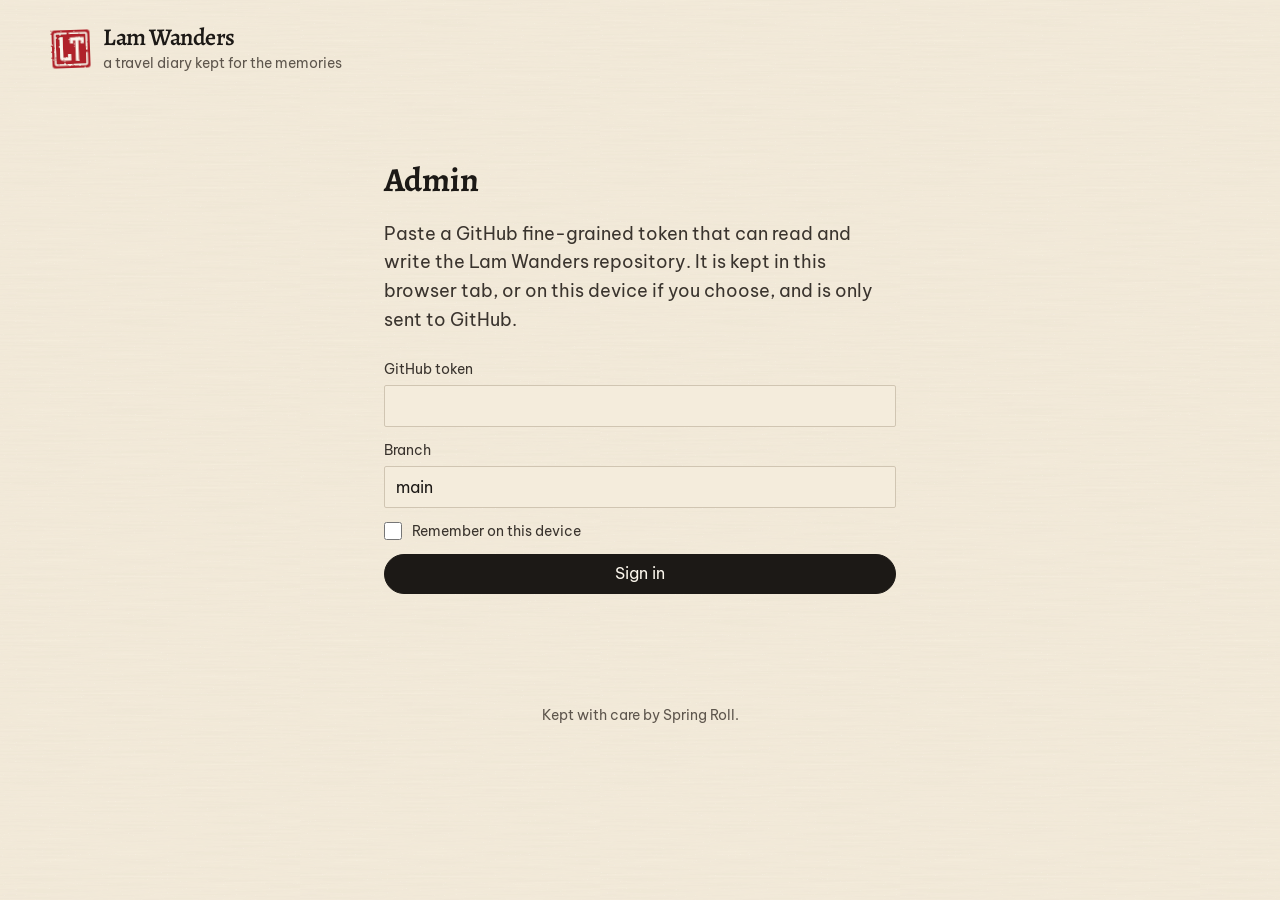
==== admin/index.html @ fe7d540d "Add a private admin editor, newest-first timelines, and a new tagline Ship a noindex /admin page tha" ====
<!DOCTYPE html>
<html lang="en">
<head>
  <meta charset="utf-8">
  <meta name="viewport" content="width=device-width, initial-scale=1">
  <meta name="theme-color" content="#f4ecdc">
  <meta name="robots" content="noindex">
  <meta http-equiv="Content-Security-Policy" content="default-src 'self'; connect-src 'self' https://api.github.com; img-src 'self' blob: data:; style-src 'self'; script-src 'self'; font-src 'self'; base-uri 'self'; form-action 'self'">
  <link rel="icon" href="../favicon.svg" type="image/svg+xml">
  <link rel="stylesheet" href="../css/fonts.css">
  <link rel="stylesheet" href="../css/style.css">
  <link rel="stylesheet" href="admin.css">
  <title>Admin — Lam Wanders</title>
</head>
<body data-page="admin">
<svg class="admin-defs" width="0" height="0" aria-hidden="true" focusable="false">
  <defs>
    <filter id="rough-edge" x="-10%" y="-10%" width="120%" height="120%">
      <feTurbulence type="fractalNoise" baseFrequency="0.6" numOctaves="2" seed="3" result="t"/>
      <feDisplacementMap in="SourceGraphic" in2="t" scale="2.2"/>
    </filter>
    <symbol id="seal-lt" viewBox="0 0 40 40">
      <rect x="1" y="1" width="38" height="38" rx="3" fill="#b0242a"/>
      <rect x="4.2" y="4.2" width="31.6" height="31.6" rx="1.2" fill="none" stroke="#fbf6ec" stroke-width="1.5"/>
      <g fill="none" stroke="#fbf6ec" stroke-width="3" stroke-linecap="square" stroke-linejoin="miter">
        <path d="M10.5 9.5 V28.2 Q10.5 30 12.3 30 H18.4 V26.6"/>
        <path d="M20.8 13 V10 H31.4 V13"/>
        <path d="M26.1 10 V30.4"/>
      </g>
      <rect x="16" y="3.2" width="2.4" height="2.2" fill="#b0242a"/>
      <rect x="34.6" y="21" width="2.2" height="2.6" fill="#b0242a"/>
    </symbol>
  </defs>
</svg>
  <div class="page">
    <header class="site-header">
      <a class="brand" href="../index.html">
        <span class="seal" aria-hidden="true"><svg viewBox="0 0 40 40"><use href="#seal-lt"/></svg></span>
        <span class="brand-text">
          <span class="title">Lam Wanders</span>
          <span class="tagline">a travel diary kept for the memories</span>
        </span>
      </a>
      <div class="admin-actions" id="signed-in-actions" hidden>
        <a class="admin-text-link" href="../index.html">View site</a>
        <button type="button" class="admin-btn admin-btn-quiet" id="sign-out">Sign out</button>
      </div>
    </header>

    <main>
      <section id="sign-in" class="admin-signin">
        <h1>Admin</h1>
        <p>Paste a GitHub fine-grained token that can read and write the Lam Wanders repository. It is kept in this browser tab, or on this device if you choose, and is only sent to GitHub.</p>
        <form id="sign-in-form" class="admin-form" autocomplete="off">
          <label>
            <span>GitHub token</span>
            <input type="password" id="token-input" name="token" autocomplete="off" spellcheck="false" required>
          </label>
          <label>
            <span>Branch</span>
            <input type="text" id="branch-input" name="branch" value="main" spellcheck="false" autocapitalize="off">
          </label>
          <label class="admin-check">
            <input type="checkbox" id="remember-input" name="remember">
            <span>Remember on this device</span>
          </label>
          <button type="submit" class="admin-btn admin-btn-primary">Sign in</button>
        </form>
        <p class="admin-msg admin-msg-error" id="sign-in-error" hidden></p>
      </section>

      <section id="editor" hidden>
        <p class="admin-kicker">Editing <span id="repo-label"></span></p>
        <div class="admin-banner" id="banner" hidden></div>
        <div class="admin-grid">
          <aside class="admin-side">
            <div class="admin-card">
              <div class="admin-card-head">
                <h2>Trips</h2>
                <button type="button" class="admin-btn" id="new-trip">New trip</button>
              </div>
              <div id="trip-nav" class="trip-nav"></div>
            </div>
            <div class="admin-card">
              <div class="admin-card-head">
                <h2>Year summaries</h2>
                <button type="button" class="admin-btn" id="new-year">Add year</button>
              </div>
              <div id="years-editor"></div>
            </div>
            <div class="admin-card" id="about-card">
              <h2>About</h2>
              <div id="about-editor"></div>
            </div>
          </aside>
          <div class="admin-detail admin-card" id="detail">
            <p class="admin-hint">Pick a trip or entry, or add a new one.</p>
          </div>
        </div>
        <div class="admin-savebar">
          <button type="button" class="admin-btn admin-btn-primary" id="save-btn" disabled>Save changes</button>
          <p class="admin-msg" id="save-status"></p>
        </div>
      </section>
    </main>

    <footer class="site-footer">
      <p>Kept with care by Spring Roll.</p>
    </footer>
  </div>
  <script src="admin.js"></script>
</body>
</html>
---- css/fonts.css ----
/* Self-hosted OFL fonts: Alegreya, Be Vietnam Pro, Mansalva. Latin, Latin-ext, Vietnamese. */

/* vietnamese */
@font-face {
  font-family: 'Alegreya';
  font-style: normal;
  font-weight: 500 800;
  font-display: swap;
  src: url(../fonts/alegreya-500800-vietnamese.woff2) format('woff2');
  unicode-range: U+0102-0103, U+0110-0111, U+0128-0129, U+0168-0169, U+01A0-01A1, U+01AF-01B0, U+0300-0301, U+0303-0304, U+0308-0309, U+0323, U+0329, U+1EA0-1EF9, U+20AB;
}

/* latin-ext */
@font-face {
  font-family: 'Alegreya';
  font-style: normal;
  font-weight: 500 800;
  font-display: swap;
  src: url(../fonts/alegreya-500800-latin-ext.woff2) format('woff2');
  unicode-range: U+0100-02BA, U+02BD-02C5, U+02C7-02CC, U+02CE-02D7, U+02DD-02FF, U+0304, U+0308, U+0329, U+1D00-1DBF, U+1E00-1E9F, U+1EF2-1EFF, U+2020, U+20A0-20AB, U+20AD-20C4, U+2113, U+2C60-2C7F, U+A720-A7FF;
}

/* latin */
@font-face {
  font-family: 'Alegreya';
  font-style: normal;
  font-weight: 500 800;
  font-display: swap;
  src: url(../fonts/alegreya-500800-latin.woff2) format('woff2');
  unicode-range: U+0000-00FF, U+0131, U+0152-0153, U+02BB-02BC, U+02C6, U+02DA, U+02DC, U+0304, U+0308, U+0329, U+2000-206F, U+20AC, U+2122, U+2191, U+2193, U+2212, U+2215, U+FEFF, U+FFFD;
}

/* vietnamese */
@font-face {
  font-family: 'Be Vietnam Pro';
  font-style: normal;
  font-weight: 400;
  font-display: swap;
  src: url(../fonts/be-vietnam-pro-400-vietnamese.woff2) format('woff2');
  unicode-range: U+0102-0103, U+0110-0111, U+0128-0129, U+0168-0169, U+01A0-01A1, U+01AF-01B0, U+0300-0301, U+0303-0304, U+0308-0309, U+0323, U+0329, U+1EA0-1EF9, U+20AB;
}

/* latin-ext */
@font-face {
  font-family: 'Be Vietnam Pro';
  font-style: normal;
  font-weight: 400;
  font-display: swap;
  src: url(../fonts/be-vietnam-pro-400-latin-ext.woff2) format('woff2');
  unicode-range: U+0100-02BA, U+02BD-02C5, U+02C7-02CC, U+02CE-02D7, U+02DD-02FF, U+0304, U+0308, U+0329, U+1D00-1DBF, U+1E00-1E9F, U+1EF2-1EFF, U+2020, U+20A0-20AB, U+20AD-20C4, U+2113, U+2C60-2C7F, U+A720-A7FF;
}

/* latin */
@font-face {
  font-family: 'Be Vietnam Pro';
  font-style: normal;
  font-weight: 400;
  font-display: swap;
  src: url(../fonts/be-vietnam-pro-400-latin.woff2) format('woff2');
  unicode-range: U+0000-00FF, U+0131, U+0152-0153, U+02BB-02BC, U+02C6, U+02DA, U+02DC, U+0304, U+0308, U+0329, U+2000-206F, U+20AC, U+2122, U+2191, U+2193, U+2212, U+2215, U+FEFF, U+FFFD;
}

/* vietnamese */
@font-face {
  font-family: 'Be Vietnam Pro';
  font-style: normal;
  font-weight: 600;
  font-display: swap;
  src: url(../fonts/be-vietnam-pro-600-vietnamese.woff2) format('woff2');
  unicode-range: U+0102-0103, U+0110-0111, U+0128-0129, U+0168-0169, U+01A0-01A1, U+01AF-01B0, U+0300-0301, U+0303-0304, U+0308-0309, U+0323, U+0329, U+1EA0-1EF9, U+20AB;
}

/* latin-ext */
@font-face {
  font-family: 'Be Vietnam Pro';
  font-style: normal;
  font-weight: 600;
  font-display: swap;
  src: url(../fonts/be-vietnam-pro-600-latin-ext.woff2) format('woff2');
  unicode-range: U+0100-02BA, U+02BD-02C5, U+02C7-02CC, U+02CE-02D7, U+02DD-02FF, U+0304, U+0308, U+0329, U+1D00-1DBF, U+1E00-1E9F, U+1EF2-1EFF, U+2020, U+20A0-20AB, U+20AD-20C4, U+2113, U+2C60-2C7F, U+A720-A7FF;
}

/* latin */
@font-face {
  font-family: 'Be Vietnam Pro';
  font-style: normal;
  font-weight: 600;
  font-display: swap;
  src: url(../fonts/be-vietnam-pro-600-latin.woff2) format('woff2');
  unicode-range: U+0000-00FF, U+0131, U+0152-0153, U+02BB-02BC, U+02C6, U+02DA, U+02DC, U+0304, U+0308, U+0329, U+2000-206F, U+20AC, U+2122, U+2191, U+2193, U+2212, U+2215, U+FEFF, U+FFFD;
}

/* vietnamese */
@font-face {
  font-family: 'Be Vietnam Pro';
  font-style: normal;
  font-weight: 700;
  font-display: swap;
  src: url(../fonts/be-vietnam-pro-700-vietnamese.woff2) format('woff2');
  unicode-range: U+0102-0103, U+0110-0111, U+0128-0129, U+0168-0169, U+01A0-01A1, U+01AF-01B0, U+0300-0301, U+0303-0304, U+0308-0309, U+0323, U+0329, U+1EA0-1EF9, U+20AB;
}

/* latin-ext */
@font-face {
  font-family: 'Be Vietnam Pro';
  font-style: normal;
  font-weight: 700;
  font-display: swap;
  src: url(../fonts/be-vietnam-pro-700-latin-ext.woff2) format('woff2');
  unicode-range: U+0100-02BA, U+02BD-02C5, U+02C7-02CC, U+02CE-02D7, U+02DD-02FF, U+0304, U+0308, U+0329, U+1D00-1DBF, U+1E00-1E9F, U+1EF2-1EFF, U+2020, U+20A0-20AB, U+20AD-20C4, U+2113, U+2C60-2C7F, U+A720-A7FF;
}

/* latin */
@font-face {
  font-family: 'Be Vietnam Pro';
  font-style: normal;
  font-weight: 700;
  font-display: swap;
  src: url(../fonts/be-vietnam-pro-700-latin.woff2) format('woff2');
  unicode-range: U+0000-00FF, U+0131, U+0152-0153, U+02BB-02BC, U+02C6, U+02DA, U+02DC, U+0304, U+0308, U+0329, U+2000-206F, U+20AC, U+2122, U+2191, U+2193, U+2212, U+2215, U+FEFF, U+FFFD;
}

/* vietnamese */
@font-face {
  font-family: 'Mansalva';
  font-style: normal;
  font-weight: 400;
  font-display: swap;
  src: url(../fonts/mansalva-400-vietnamese.woff2) format('woff2');
  unicode-range: U+0102-0103, U+0110-0111, U+0128-0129, U+0168-0169, U+01A0-01A1, U+01AF-01B0, U+0300-0301, U+0303-0304, U+0308-0309, U+0323, U+0329, U+1EA0-1EF9, U+20AB;
}

/* latin-ext */
@font-face {
  font-family: 'Mansalva';
  font-style: normal;
  font-weight: 400;
  font-display: swap;
  src: url(../fonts/mansalva-400-latin-ext.woff2) format('woff2');
  unicode-range: U+0100-02BA, U+02BD-02C5, U+02C7-02CC, U+02CE-02D7, U+02DD-02FF, U+0304, U+0308, U+0329, U+1D00-1DBF, U+1E00-1E9F, U+1EF2-1EFF, U+2020, U+20A0-20AB, U+20AD-20C4, U+2113, U+2C60-2C7F, U+A720-A7FF;
}

/* latin */
@font-face {
  font-family: 'Mansalva';
  font-style: normal;
  font-weight: 400;
  font-display: swap;
  src: url(../fonts/mansalva-400-latin.woff2) format('woff2');
  unicode-range: U+0000-00FF, U+0131, U+0152-0153, U+02BB-02BC, U+02C6, U+02DA, U+02DC, U+0304, U+0308, U+0329, U+2000-206F, U+20AC, U+2122, U+2191, U+2193, U+2212, U+2215, U+FEFF, U+FFFD;
}
---- css/style.css ----
/* Lam Wanders, blend direction: ink wash plus woodblock. */
:root {
  --paper: #f4ecdc;
  --paper-deep: #e8dcc4;
  --card: #fbf6ec;
  --card-clay: var(--card);
  --ink: #1c1916;
  --ink-80: #3a342e;
  --ink-60: #5e564d;
  --ink-40: #8d8376;
  --ink-20: #d0c5b2;
  --ink-wash: rgba(28, 25, 22, 0.08);
  --ink-wash-2: rgba(28, 25, 22, 0.13);
  --ink-soft: var(--ink-60);
  --line: var(--ink-20);
  --son: #b5432b;
  --son-dark: #8a2e1c;
  --turmeric: #d9a521;
  --leaf: #4b7337;
  --leaf-dark: #3f6230;
  --indigo: #2f4a6e;
  --chop: #b0242a;
  --seal: var(--chop);
  --seal-dark: var(--son-dark);
  --clay: var(--son);
  --clay-dark: var(--son-dark);
  --persimmon: var(--son);
  --persimmon-dark: var(--son-dark);
  --moss: var(--leaf);
  --sage: var(--leaf);
  --sun: var(--turmeric);
  --sky: var(--indigo);
  --font-display: "Alegreya", "Iowan Old Style", Palatino, Georgia, serif;
  --font-body: "Be Vietnam Pro", "Segoe UI", system-ui, sans-serif;
  --font-brush: "Mansalva", "Alegreya", Georgia, serif;
  --serif: var(--font-display);
  --sans: var(--font-body);
  --step--1: clamp(0.8rem, 0.78rem + 0.1vw, 0.875rem);
  --step-0: clamp(1rem, 0.96rem + 0.2vw, 1.125rem);
  --step-1: clamp(1.25rem, 1.15rem + 0.5vw, 1.5rem);
  --step-2: clamp(1.6rem, 1.4rem + 1vw, 2.1rem);
  --step-3: clamp(2.1rem, 1.7rem + 2vw, 3.2rem);
  --step-year: clamp(4rem, 2.8rem + 5.4vw, 8rem);
  --space-1: 0.25rem;
  --space-2: 0.5rem;
  --space-3: 0.75rem;
  --space-4: 1rem;
  --space-5: 1.5rem;
  --space-6: 2rem;
  --space-7: 3rem;
  --space-8: 4.5rem;
  --tile-w: clamp(196px, 15vw, 236px);
  --tile-gap: clamp(24px, 2.5vw, 40px);
  --stem: 36px;
  --shadow-paper: 0 1px 0 rgba(28, 25, 22, 0.06), 0 10px 24px -12px rgba(28, 25, 22, 0.35);
  --shadow-lift: 0 2px 0 rgba(28, 25, 22, 0.08), 0 22px 36px -16px rgba(28, 25, 22, 0.45);
  --shadow-print: 5px 5px 0 rgba(217, 165, 33, 0.55);
  --shadow: var(--shadow-paper);
  --ease-brush: cubic-bezier(0.2, 0.7, 0.2, 1);
  --dur-fast: 160ms;
  --dur-med: 320ms;
  --dur-slow: 700ms;
  --focus: 3px solid var(--ink);
}

* { box-sizing: border-box; }
html, body { margin: 0; padding: 0; }
[hidden] { display: none !important; }

body {
  font-family: var(--font-body);
  font-size: var(--step-0);
  font-weight: 400;
  line-height: 1.6;
  color: var(--ink);
  background: var(--paper);
  min-height: 100vh;
}

body::before {
  content: "";
  position: fixed;
  inset: 0;
  pointer-events: none;
  z-index: 0;
  opacity: 0.55;
  background-image: url("data:image/svg+xml,%3Csvg xmlns='http://www.w3.org/2000/svg' width='300' height='300'%3E%3Cfilter id='f'%3E%3CfeTurbulence type='fractalNoise' baseFrequency='.012 .55' numOctaves='3' seed='4' stitchTiles='stitch'/%3E%3CfeColorMatrix values='0 0 0 0 .42 0 0 0 0 .34 0 0 0 0 .2 0 0 0 .13 0'/%3E%3C/filter%3E%3Crect width='100%25' height='100%25' filter='url(%23f)'/%3E%3C/svg%3E");
}
body::after {
  content: "";
  position: fixed;
  inset: 0;
  pointer-events: none;
  z-index: 0;
  opacity: 0.35;
  mix-blend-mode: soft-light;
  background-image: url("data:image/svg+xml,%3Csvg xmlns='http://www.w3.org/2000/svg' width='220' height='220'%3E%3Cfilter id='s'%3E%3CfeTurbulence type='fractalNoise' baseFrequency='.85' numOctaves='1' seed='9' stitchTiles='stitch'/%3E%3CfeColorMatrix values='0 0 0 0 1 0 0 0 0 1 0 0 0 0 1 0 0 0 9 -6.2'/%3E%3C/filter%3E%3Crect width='100%25' height='100%25' filter='url(%23s)'/%3E%3C/svg%3E");
}

.page { position: relative; z-index: 1; }
body:not([data-page="home"]):not([data-page="entry"]) main {
  width: min(960px, calc(100% - 2rem));
  margin: 0 auto;
  padding: var(--space-5) 0 var(--space-7);
}

a { color: var(--indigo); }
:focus-visible { outline: var(--focus); outline-offset: 4px; border-radius: 4px; }
.visually-hidden {
  position: absolute !important;
  width: 1px;
  height: 1px;
  overflow: hidden;
  clip: rect(0 0 0 0);
  white-space: nowrap;
}

.site-header {
  display: flex;
  flex-wrap: wrap;
  align-items: center;
  justify-content: space-between;
  gap: var(--space-3) var(--space-5);
  padding: var(--space-5) clamp(1rem, 4vw, 3.5rem);
  margin-bottom: 0;
}
.brand {
  display: flex;
  gap: var(--space-3);
  align-items: center;
  text-decoration: none;
  color: inherit;
}
.mascot {
  width: 72px;
  height: 72px;
  flex: 0 0 auto;
  filter: drop-shadow(0 6px 10px rgba(28, 25, 22, 0.12));
}
.brand .seal { width: 40px; height: 40px; flex: 0 0 auto; }
.brand-text { display: flex; flex-direction: column; gap: 0.1rem; }
.title {
  font-family: var(--font-display);
  font-size: var(--step-1);
  font-weight: 600;
  letter-spacing: -0.02em;
  line-height: 1.1;
}
.tagline { color: var(--ink-60); font-size: var(--step--1); }
.site-nav { display: flex; flex-wrap: wrap; gap: var(--space-2); }
.site-nav a {
  display: inline-flex;
  align-items: center;
  padding: 0.55rem 0.9rem;
  border-radius: 999px;
  text-decoration: none;
  color: var(--ink-60);
  font-weight: 600;
  font-size: var(--step--1);
  min-height: 44px;
}
.site-nav a:hover,
.site-nav a:focus-visible {
  background: var(--ink-wash);
  color: var(--ink);
  outline: none;
}
.site-nav a:focus-visible { outline: var(--focus); outline-offset: 4px; }
.site-nav a[aria-current="page"] { background: var(--ink); color: var(--card); }

.site-footer {
  margin-top: 0;
  text-align: center;
  color: var(--ink-60);
  font-size: var(--step--1);
  padding: var(--space-7) clamp(1rem, 4vw, 3.5rem);
}

.seal {
  display: inline-block;
  width: 36px;
  height: 36px;
  transform: rotate(-2deg);
  line-height: 0;
}
.seal svg { width: 100%; height: 100%; display: block; filter: url(#rough-edge); }
.callig { font: 400 clamp(3.4rem, 2.6rem + 3vw, 5.6rem)/0.9 var(--font-brush); color: var(--ink); }

.empty-state { display: grid; place-items: center; min-height: 50vh; }
.empty-card {
  background: var(--card);
  border: 1px solid var(--line);
  border-radius: 28px;
  padding: 2.4rem 1.8rem 2.1rem;
  text-align: center;
  box-shadow: var(--shadow-paper);
  width: min(32rem, 100%);
}
.empty-card .mascot { width: 110px; height: 110px; margin: 0 auto 0.6rem; }
.empty-card h1 { font-family: var(--font-display); font-size: var(--step-2); margin: 0.2rem 0 0.6rem; }
.empty-card p { margin: 0; color: var(--ink-60); }

.check-in {
  display: inline-block;
  margin: 0 0 var(--space-4);
  padding: 0.35rem 0.85rem;
  border: 2px solid var(--son);
  color: var(--son-dark);
  border-radius: 999px;
  font-size: var(--step--1);
  font-weight: 700;
  background: var(--card);
  transform: rotate(-1.2deg);
}

.pill {
  display: inline-block;
  padding: 0.1rem 0.5rem;
  border-radius: 999px;
  background: rgba(75, 115, 55, 0.18);
  color: var(--leaf-dark);
  font-family: var(--font-body);
  font-size: 0.7rem;
  font-weight: 700;
  letter-spacing: 0.04em;
  text-transform: uppercase;
}

/* ===== home timeline ===== */
.timeline-intro {
  padding: 0 clamp(1rem, 4vw, 3.5rem);
  max-width: 52rem;
  display: grid;
  grid-template-columns: auto 1fr;
  column-gap: var(--space-5);
  align-items: end;
}
.timeline-intro .callig { grid-row: span 2; padding-bottom: 0.05em; }
.timeline-intro h1 { font: 600 var(--step-3)/1.05 var(--font-display); margin: var(--space-4) 0 var(--space-2); }
.timeline-intro p { color: var(--ink-60); margin: 0 0 var(--space-4); }

.timeline-scroller { position: relative; }
.timeline-sticky {
  position: sticky;
  top: 0;
  height: 100vh;
  overflow: hidden;
  display: flex;
  align-items: center;
}
.timeline-sticky .check-in {
  position: absolute;
  top: 1rem;
  left: clamp(1rem, 4vw, 3.5rem);
  z-index: 2;
  margin: 0;
}
.home-track {
  position: relative;
  display: flex;
  align-items: center;
  gap: var(--tile-gap);
  padding: 0 40vw 0 clamp(1rem, 6vw, 5rem);
  height: min(780px, calc(100vh - 150px));
  margin-top: 56px;
  will-change: transform;
}
.brush-line {
  position: absolute;
  left: 0;
  right: 0;
  top: 50%;
  height: 34px;
  transform: translateY(-50%);
  pointer-events: none;
  color: var(--ink);
}
.brush-line svg { width: 100%; height: 100%; display: block; }
.ink-layer { position: absolute; inset: 0; pointer-events: none; }
.ink-layer .mist {
  position: absolute;
  width: 420px;
  height: 160px;
  border-radius: 50%;
  background: rgba(28, 25, 22, 0.035);
  filter: blur(48px);
}

.home-year {
  position: relative;
  flex: none;
  display: grid;
  justify-items: start;
  gap: var(--space-2);
  align-self: flex-start;
  padding-top: 10vh;
  padding-right: 36px;
  margin-left: var(--space-6);
  margin-right: var(--space-6);
}
.home-year:first-of-type { margin-left: 0; }
.home-year h2 {
  position: relative;
  isolation: isolate;
  margin: 0;
  padding: 0 0.1em;
  font: 400 var(--step-year)/1 var(--font-brush);
  letter-spacing: 0.02em;
  color: var(--ink);
}
.home-year h2::before {
  content: "";
  position: absolute;
  z-index: -1;
  left: -6%;
  right: -4%;
  top: 34%;
  bottom: 6%;
  background: var(--ink-wash-2);
  border-radius: 48% 52% 38% 62% / 58% 42% 58% 42%;
  transform: rotate(-3deg);
  filter: url(#ink-bleed);
}
.home-year h2 .seal {
  position: absolute;
  right: -30px;
  bottom: 6px;
  width: 40px;
  height: 40px;
}
.home-year .year-stats {
  font-size: var(--step--1);
  color: var(--ink-60);
  font-weight: 600;
  letter-spacing: 0.04em;
}

.home-card {
  position: relative;
  flex: none;
  width: var(--tile-w);
  height: 50%;
  display: flex;
  flex-direction: column;
}
.home-card:nth-of-type(odd) { align-self: flex-start; justify-content: flex-end; padding-bottom: var(--stem); }
.home-card:nth-of-type(even) { align-self: flex-end; justify-content: flex-start; padding-top: var(--stem); }
.home-card .stem {
  position: absolute;
  left: calc(50% - 1px);
  width: 2px;
  height: var(--stem);
  background: var(--ink-40);
}
.home-card:nth-of-type(odd) .stem { bottom: 0; }
.home-card:nth-of-type(even) .stem { top: 0; }
.home-card .dot {
  position: absolute;
  left: calc(50% - 7px);
  width: 14px;
  height: 14px;
  border-radius: 50%;
  background: var(--son);
  box-shadow: inset 0 0 0 3.5px var(--ink);
  filter: url(#rough-edge);
  z-index: 1;
}
.home-card:nth-of-type(odd) .dot { bottom: -7px; }
.home-card:nth-of-type(even) .dot { top: -7px; }

.tile {
  position: relative;
  display: block;
  text-decoration: none;
  color: inherit;
  padding: 12px 12px 14px;
  transform: rotate(var(--tilt, -0.8deg));
  transition: transform var(--dur-med) var(--ease-brush);
}
.tile::before {
  content: "";
  position: absolute;
  inset: 0;
  background: var(--card);
  border: 1.5px solid var(--ink);
  box-shadow: inset 0 0 0 4px var(--card), inset 0 0 0 5px var(--ink-40), var(--shadow-paper);
  transition: box-shadow var(--dur-med) var(--ease-brush);
}
.tile[data-style="clay"]::after {
  content: "";
  position: absolute;
  left: -16px;
  bottom: -12px;
  width: 74px;
  height: 26px;
  pointer-events: none;
  background: url("data:image/svg+xml,%3Csvg xmlns='http://www.w3.org/2000/svg' viewBox='0 0 74 26'%3E%3Cpath d='M2 19c10-6 22-12 36-12 12 0 20 3 26 6 4 2 6 1 8-1-1 4-5 6-9 5-7-2-14-6-25-6C25 11 14 15 3 21z' fill='%231c1916'/%3E%3Ccircle cx='70' cy='9' r='1.6' fill='%231c1916'/%3E%3C/svg%3E") no-repeat center / contain;
}
.tile[data-style="clay"] .clay-pin { display: none; }
.tile > * { position: relative; }
.tile-thumb {
  display: block;
  aspect-ratio: 1 / 1;
  overflow: hidden;
  background: var(--paper-deep);
  outline: 1px solid var(--ink);
}
.tile[data-style="clay"] .tile-thumb {
  border-radius: 6px;
  outline: 0;
  box-shadow: 0 0 0 1px var(--ink);
}
.tile-thumb img {
  width: 100%;
  height: 100%;
  object-fit: cover;
  display: block;
  transition: transform var(--dur-slow) var(--ease-brush);
}
.tile-copy { padding: var(--space-2) var(--space-1) 0; }
.tile-date {
  display: block;
  font-size: var(--step--1);
  font-weight: 700;
  letter-spacing: 0.08em;
  text-transform: uppercase;
  color: var(--son-dark);
  margin: 0;
}
.tile[data-style="clay"] .tile-date { color: var(--leaf-dark); }
.tile-place {
  display: -webkit-box;
  -webkit-line-clamp: 2;
  -webkit-box-orient: vertical;
  overflow: hidden;
  font: 600 var(--step-1)/1.15 var(--font-display);
  color: var(--ink);
  margin-top: 2px;
}
.tile-text {
  display: block;
  white-space: nowrap;
  overflow: hidden;
  text-overflow: ellipsis;
  font-size: var(--step--1);
  color: var(--ink-60);
  margin-top: 2px;
}
.tile .clay-pin {
  position: absolute;
  top: -9px;
  left: calc(50% - 11px);
  width: 22px;
  height: 22px;
  border-radius: 50%;
  background: var(--persimmon);
  box-shadow: inset -3px -4px 0 rgba(0, 0, 0, 0.18), inset 2px 3px 0 rgba(255, 255, 255, 0.35);
  z-index: 2;
}

.tile:hover,
.tile:focus-visible { transform: rotate(0deg) translateY(-6px); }
.tile:hover::before,
.tile:focus-visible::before {
  box-shadow: inset 0 0 0 4px var(--card), inset 0 0 0 5px var(--ink-40), var(--shadow-print);
}
.tile:hover .tile-thumb img,
.tile:focus-visible .tile-thumb img { transform: scale(1.04); }
.tile:focus-visible { outline: 3px solid var(--ink); outline-offset: 6px; border-radius: 6px; }
.tile:active { transform: rotate(0deg) translateY(-2px); }

.visited-stamp {
  position: absolute;
  top: 18px;
  right: 18px;
  width: 30px;
  height: 30px;
  opacity: 0;
  transform: scale(1.6) rotate(-14deg);
}
.tile.is-visited .visited-stamp { opacity: 0.92; transform: scale(1) rotate(-8deg); }
.tile.is-pressing .visited-stamp { animation: stamp-press 420ms var(--ease-brush) forwards; }
@keyframes stamp-press {
  0% { opacity: 0; transform: scale(1.8) rotate(-18deg); }
  60% { opacity: 1; transform: scale(0.92) rotate(-7deg); }
  100% { opacity: 0.92; transform: scale(1) rotate(-8deg); }
}

.year-jump {
  opacity: 0;
  pointer-events: none;
  transition: opacity var(--dur-med);
  position: fixed;
  left: 50%;
  transform: translateX(-50%);
  top: 16px;
  display: flex;
  gap: 4px;
  padding: 6px;
  background: rgba(251, 246, 236, 0.92);
  border-radius: 999px;
  box-shadow: var(--shadow-paper);
  z-index: 5;
}
.is-pinned .year-jump { opacity: 1; pointer-events: auto; }
.year-jump a {
  min-width: 64px;
  min-height: 40px;
  display: inline-grid;
  place-items: center;
  text-decoration: none;
  font-weight: 700;
  font-size: var(--step--1);
  border-radius: 999px;
  color: var(--ink);
}
.year-jump a[aria-current="true"] { background: var(--ink); color: var(--card); }
.scroll-hint {
  position: absolute;
  right: clamp(1rem, 4vw, 3.5rem);
  bottom: 18px;
  font-size: var(--step--1);
  color: var(--ink-60);
  font-weight: 600;
}

@media (prefers-reduced-motion: reduce) {
  .timeline-scroller { height: auto !important; }
  .timeline-sticky { position: static; height: auto; overflow-x: auto; scroll-snap-type: x proximity; }
  .home-track { transform: none !important; }
  .home-card { scroll-snap-align: center; }
  *, *::before, *::after { transition-duration: 1ms !important; animation-duration: 1ms !important; }
}

@media (max-width: 699px) {
  .site-header { flex-direction: column; align-items: flex-start; gap: var(--space-3); padding-bottom: var(--space-3); }
  .mascot { width: 58px; height: 58px; }
  .site-nav { flex-wrap: wrap; }
  .timeline-scroller { height: auto !important; }
  .timeline-sticky { position: static; height: auto; overflow: visible; display: block; }
  .timeline-sticky .check-in { position: static; display: inline-block; margin: 0 var(--space-4) var(--space-4); }
  .home-track {
    flex-direction: column;
    align-items: stretch;
    height: auto;
    padding: var(--space-6) var(--space-4) var(--space-8) 56px;
    margin-top: var(--space-4);
    gap: var(--space-6);
    transform: none !important;
  }
  .brush-line {
    left: 18px;
    right: auto;
    top: 0;
    bottom: 0;
    width: 28px;
    height: auto;
    transform: none;
  }
  .brush-line .h { display: none; }
  .brush-line .v { display: block !important; }
  .ink-layer { display: none; }
  .timeline-intro { grid-template-columns: 1fr; }
  .timeline-intro .callig { grid-row: auto; font-size: 3.2rem; }
  .home-year { align-self: stretch; padding-top: 0; margin: var(--space-6) 0 var(--space-2); }
  .home-year h2 { font-size: 3.8rem; }
  .home-year h2 .seal { width: 32px; height: 32px; right: -26px; bottom: 6px; }
  .home-card,
  .home-card:nth-of-type(odd),
  .home-card:nth-of-type(even) {
    align-self: stretch;
    width: auto;
    height: auto;
    padding: 0;
  }
  .home-card .stem { display: none; }
  .home-card .dot,
  .home-card:nth-of-type(odd) .dot,
  .home-card:nth-of-type(even) .dot {
    top: 50%;
    bottom: auto;
    left: -31px;
    margin-top: -7px;
  }
  .tile {
    display: grid;
    grid-template-columns: 112px 1fr;
    gap: var(--space-3);
    align-items: center;
    padding: 10px;
    transform: none;
  }
  .tile:hover, .tile:focus-visible, .tile:active { transform: none; }
  .tile-copy { padding: 0; min-width: 0; }
  .visited-stamp { top: 6px; left: 92px; right: auto; width: 26px; height: 26px; }
  .tile[data-style="clay"]::after { left: auto; right: -12px; bottom: -9px; width: 56px; height: 20px; transform: scaleX(-1); }
  .year-jump, .scroll-hint { display: none; }
}

/* ===== detail / entry ===== */
.back {
  display: flex;
  flex-wrap: wrap;
  gap: 0.75rem 1.25rem;
  padding: 0;
  margin: 0 0 var(--space-4);
}
body[data-page="entry"] .page {
  width: 100%;
  max-width: none;
  padding: 0 0 var(--space-7);
}
body[data-page="entry"] .back,
body[data-page="entry"] .entry-hero,
body[data-page="entry"] .photos,
body[data-page="entry"] .hero-stroke,
body[data-page="entry"] .map-wrap,
body[data-page="entry"] .empty-state {
  padding-left: clamp(1rem, 4vw, 3.5rem);
  padding-right: clamp(1rem, 4vw, 3.5rem);
  max-width: 1320px;
  width: 100%;
  margin-left: auto;
  margin-right: auto;
  box-sizing: border-box;
}
body[data-page="entry"] .entry-text {
  box-sizing: border-box;
  width: auto;
  max-width: min(40rem, calc(100% - 2 * clamp(1rem, 4vw, 3.5rem)));
  margin-top: var(--space-5);
  margin-left: max(clamp(1rem, 4vw, 3.5rem), calc((100% - min(100%, 1320px)) / 2 + clamp(1rem, 4vw, 3.5rem)));
  margin-right: auto;
  padding-left: 0;
  padding-right: 0;
}
.back a {
  display: inline-flex;
  align-items: center;
  gap: 0.5rem;
  min-height: 44px;
  font-weight: 700;
  text-decoration: none;
  padding: 0 0.9rem 0 0.6rem;
  border-radius: 999px;
  color: var(--ink);
}
.back a:hover, .back a:focus-visible { background: var(--ink-wash); }
.back svg { width: 22px; height: 12px; }

.entry-hero,
.trip-hero {
  display: grid;
  grid-template-columns: 1fr auto;
  gap: var(--space-5);
  align-items: end;
  padding-bottom: var(--space-5);
}
.eyebrow {
  display: inline-block;
  margin: 0;
  font-size: var(--step--1);
  font-weight: 700;
  letter-spacing: 0.08em;
  text-transform: uppercase;
  color: var(--son-dark);
  border: 0;
  background: none;
  padding: 0;
  transform: none;
  border-radius: 0;
}
.entry-hero h1,
.trip-hero h1,
.page-hero h1 {
  font: 600 var(--step-3)/1.02 var(--font-display);
  margin: var(--space-2) 0;
}
.trip-summary,
.entry-summary,
.page-lead { color: var(--ink-80); max-width: 40rem; margin: 0; }
.trip-meta,
.entry-meta {
  display: flex;
  gap: var(--space-4);
  flex-wrap: wrap;
  margin-top: var(--space-3);
  font-size: var(--step--1);
  color: var(--ink-60);
  font-weight: 600;
}
.entry-hero .accent,
.trip-hero .accent { display: flex; align-items: flex-end; gap: var(--space-4); }
.entry-hero .callig,
.trip-hero .callig { font-size: clamp(3rem, 2.2rem + 2.6vw, 4.6rem); color: var(--son-dark); }
.entry-hero .seal,
.trip-hero .seal { width: 52px; height: 52px; }
.hero-stroke {
  display: block;
  height: 18px;
  width: 100%;
  color: var(--ink);
}
.entry-trip { margin: var(--space-3) 0 0; color: var(--indigo); font-weight: 600; }
.entry-text {
  margin: var(--space-5) 0 0;
  font-size: var(--step-0);
  white-space: pre-wrap;
}

.photos {
  display: grid;
  grid-template-columns: repeat(auto-fit, minmax(min(100%, 360px), 1fr));
  gap: var(--space-5);
  padding-top: var(--space-6);
}
.photo-frame { margin: 0; position: relative; }
.photo-frame button {
  all: unset;
  display: block;
  cursor: zoom-in;
  width: 100%;
  position: relative;
}
.photo-frame button:focus-visible { outline: 3px solid var(--ink); outline-offset: 4px; }
.photo-frame img { width: 100%; display: block; background: var(--paper-deep); object-fit: cover; }
.photo-frame.styled button::before {
  content: "";
  position: absolute;
  inset: -8px;
  background: var(--card);
  border: 1.5px solid var(--ink);
  box-shadow: inset 0 0 0 4px var(--card), inset 0 0 0 5px var(--ink-40), var(--shadow-paper);
  z-index: -1;
}
.photo-frame.original img { border-radius: 4px; box-shadow: 0 0 0 1px var(--ink); }
.photo-frame figcaption {
  display: flex;
  justify-content: space-between;
  gap: var(--space-3);
  padding: var(--space-3) 2px 0;
  font-size: var(--step--1);
  color: var(--ink-60);
}
.photo-frame figcaption b { color: var(--ink); font-weight: 700; }
.kind {
  font-weight: 700;
  letter-spacing: 0.06em;
  text-transform: uppercase;
  font-size: 0.72rem;
  color: var(--ink-60);
  white-space: nowrap;
}

.lightbox {
  border: 0;
  padding: 0;
  background: transparent;
  max-width: 100vw;
  max-height: 100vh;
  width: 100vw;
  height: 100vh;
}
.lightbox::backdrop { background: rgba(28, 25, 22, 0.9); }
.lightbox-inner {
  height: 100%;
  display: grid;
  grid-template-columns: 64px 1fr 64px;
  grid-template-rows: 1fr auto;
  align-items: center;
  gap: var(--space-4);
  padding: var(--space-5);
}
.lightbox img {
  grid-column: 2;
  max-width: 100%;
  max-height: calc(100vh - 140px);
  margin: auto;
  display: block;
  background: var(--card);
  padding: 10px;
}
.lightbox .lb-cap { grid-column: 2; margin: 0; text-align: center; color: var(--card); }
.lb-btn {
  width: 56px;
  height: 56px;
  border-radius: 50%;
  border: 0;
  background: var(--card);
  color: var(--ink);
  font-size: 1.4rem;
  cursor: pointer;
}
.lb-close { position: absolute; top: 18px; right: 18px; }
.lb-btn:focus-visible { outline: var(--focus); outline-offset: 4px; }

body[data-page="entry"] .map-wrap { margin-top: var(--space-6); }
.map-wrap {
  background: var(--card);
  border: 1px solid var(--line);
  border-radius: 24px;
  padding: var(--space-4);
  box-shadow: var(--shadow-paper);
  margin-bottom: var(--space-6);
}
.map-heading { font-family: var(--font-display); font-size: var(--step-1); margin: 0 0 0.9rem; }
.map { height: 360px; width: 100%; border-radius: 16px; overflow: hidden; background: #dce8e4; }
.clay-pin { background: none; border: 0; }

@media (max-width: 699px) {
  .entry-hero, .trip-hero { grid-template-columns: 1fr; }
  .entry-hero .accent, .trip-hero .accent { order: -1; }
  .entry-hero .seal, .trip-hero .seal { width: 40px; height: 40px; }
  .photos { gap: var(--space-4); }
  .photo-frame figcaption { flex-direction: column; gap: 0; }
  .map { height: 260px; }
  body:not([data-page="home"]):not([data-page="entry"]) main { width: min(960px, calc(100% - 1.25rem)); }
}

.maps-link {
  position: relative;
  z-index: 2;
  color: var(--indigo);
  font-variant-numeric: tabular-nums;
  text-underline-offset: 0.15em;
}
.maps-link:hover, .maps-link:focus-visible { color: var(--ink); }

/* ===== trip page ===== */
.page-hero { margin-bottom: 1.4rem; }
.entries { display: flex; flex-direction: column; gap: var(--space-5); }
.entry {
  background: var(--card);
  border: 1px solid var(--line);
  border-radius: 24px;
  padding: 1.3rem;
  box-shadow: var(--shadow-paper);
  scroll-margin-top: 1rem;
}
.entry-header { margin-bottom: 0.9rem; }
.entry-where { margin: 0; color: var(--ink-60); }
.entry-place {
  font-family: var(--font-display);
  font-size: var(--step-1);
  margin: 0 0 0.2rem;
  display: flex;
  flex-wrap: wrap;
  align-items: center;
  gap: 0.45rem;
}
.entry-place a { color: inherit; text-decoration: none; }
.entry-place a:hover, .entry-place a:focus-visible { color: var(--indigo); text-decoration: underline; }
.entry-preview {
  display: block;
  margin: 0 0 1rem;
  border-radius: 18px;
  overflow: hidden;
  background: var(--paper-deep);
}
.entry-preview img { display: block; width: 100%; height: auto; max-height: 420px; object-fit: cover; }
.entry-more { margin: 0.9rem 0 0; font-weight: 700; }
.entry-more a { text-decoration: none; }
.entry-more a:hover, .entry-more a:focus-visible { text-decoration: underline; }

/* ===== trips list ===== */
.trip-list, .trips { display: flex; flex-direction: column; gap: var(--space-4); }
.trip-card {
  background: var(--card);
  border: 1px solid var(--line);
  border-radius: 24px;
  padding: 1.35rem 1.4rem 1.15rem;
  box-shadow: var(--shadow-paper);
  text-decoration: none;
  color: inherit;
  display: block;
  transition: transform var(--dur-fast) var(--ease-brush), box-shadow var(--dur-fast) var(--ease-brush);
}
.trip-card h2 { font-family: var(--font-display); margin: 0 0 0.25rem; font-size: var(--step-2); }
a.trip-card .trip-meta { color: var(--indigo); }
a.trip-card:hover, a.trip-card:focus-visible {
  transform: translateY(-2px);
  box-shadow: var(--shadow-lift);
  outline: none;
}
.stop-list { list-style: none; margin: 0; padding: 0; display: flex; flex-direction: column; gap: 0.45rem; }
.stop-list li {
  display: flex;
  gap: 0.8rem;
  align-items: baseline;
  flex-wrap: wrap;
  border-top: 1px dashed var(--line);
  padding-top: 0.45rem;
}
.stop-date { flex: 0 0 8.5rem; color: var(--ink-60); font-size: var(--step--1); }
.stop-place { font-weight: 600; }
.stop-city { color: var(--ink-60); }

/* ===== highlights ===== */
.highlights-timeline {
  display: flex;
  flex-direction: column;
  gap: var(--space-7);
  border-left: 3px solid var(--paper-deep);
  padding-left: 1.25rem;
}
.highlights-year { position: relative; }
.highlights-year::before {
  content: "";
  position: absolute;
  left: calc(-1.25rem - 7px);
  top: 0.55rem;
  width: 12px;
  height: 12px;
  border-radius: 50%;
  background: var(--clay);
  box-shadow: 0 0 0 4px var(--paper);
}
.timeline-year-head h2 {
  font-family: var(--font-brush);
  font-size: var(--step-2);
  margin: 0 0 0.35rem;
  letter-spacing: -0.03em;
}
.highlights-year .year-stats { margin: 0 0 0.55rem; color: var(--son-dark); font-weight: 700; }
.year-summary { margin: 0 0 1rem; max-width: 40rem; }
.year-summary.is-placeholder,
.about-body.is-placeholder { color: var(--ink-60); font-style: italic; }
.timeline-stops { display: flex; flex-direction: column; gap: 0.9rem; }
.timeline-empty { color: var(--ink-60); margin: 0; }
.hl-card {
  position: relative;
  display: grid;
  grid-template-columns: 160px 1fr;
  gap: 1rem;
  background: var(--card);
  border: 1px solid var(--line);
  border-radius: 22px;
  padding: 0.8rem;
  box-shadow: var(--shadow-paper);
  text-decoration: none;
  color: inherit;
  transition: transform var(--dur-fast) var(--ease-brush), box-shadow var(--dur-fast) var(--ease-brush);
}
.hl-card:hover,
.hl-card:has(.card-link:focus-visible) {
  transform: translateY(-2px);
  box-shadow: var(--shadow-lift);
}
.hl-card .card-link { position: absolute; inset: 0; z-index: 1; border-radius: inherit; }
.hl-card .card-link:focus-visible { outline: var(--focus); outline-offset: 2px; }
.hl-thumb {
  border-radius: 14px;
  overflow: hidden;
  background: var(--paper-deep);
  min-height: 120px;
}
.hl-thumb img { display: block; width: 100%; height: 100%; object-fit: cover; }
.hl-card h3 { font-family: var(--font-display); font-size: var(--step-1); margin: 0 0 0.2rem; }
.hl-card .hl-date, .hl-card .hl-city { margin: 0 0 0.55rem; color: var(--ink-60); }
.hl-card .hl-text { margin: 0; color: var(--ink); }

.about-card {
  background: var(--card);
  border: 1px solid var(--line);
  border-radius: 28px;
  padding: 1.6rem 1.5rem 1.7rem;
  box-shadow: var(--shadow-paper);
}
.about-intro { font-size: 1.15rem; margin: 0 0 1rem; }
.about-body p { margin: 0 0 0.8rem; }
.about-body p:last-child { margin-bottom: 0; }

@media (max-width: 699px) {
  .hl-card { grid-template-columns: 1fr; }
  .hl-thumb { min-height: 180px; }
  .stop-date { flex-basis: 100%; }
}

@media (prefers-reduced-motion: reduce) {
  a.trip-card, .hl-card, .tile { transition: none; }
}
---- admin/admin.css ----
/* Admin: blend look, mobile-first, iPhone Safari. */

.admin-defs {
  position: absolute;
  width: 0;
  height: 0;
  overflow: hidden;
}

body[data-page="admin"] main {
  width: min(1120px, calc(100% - 2rem));
  margin: 0 auto;
  padding: var(--space-5) 0 calc(6.5rem + env(safe-area-inset-bottom, 0px));
}

.admin-actions {
  display: flex;
  flex-wrap: wrap;
  align-items: center;
  gap: var(--space-3);
}

.admin-text-link {
  color: var(--ink-80);
  text-decoration: none;
  font-size: var(--step--1);
}

.admin-text-link:hover { color: var(--ink); }

.admin-signin {
  max-width: 32rem;
  margin: var(--space-6) auto 0;
}

.admin-signin h1 {
  font-family: var(--font-display);
  font-size: var(--step-2);
  font-weight: 700;
  margin: 0 0 var(--space-3);
}

.admin-signin > p { margin: 0 0 var(--space-5); color: var(--ink-80); }

.admin-kicker {
  margin: 0 0 var(--space-4);
  color: var(--ink-60);
  font-size: var(--step--1);
}

.admin-grid {
  display: grid;
  gap: var(--space-5);
}

@media (min-width: 900px) {
  .admin-grid {
    grid-template-columns: minmax(16rem, 22rem) minmax(0, 1fr);
    align-items: start;
  }
}

.admin-side { display: flex; flex-direction: column; gap: var(--space-4); }

.admin-card {
  background: var(--card);
  box-shadow: var(--shadow-paper);
  border: 1px solid var(--ink-20);
  padding: var(--space-4);
}

.admin-card h2 {
  font-family: var(--font-display);
  font-size: var(--step-1);
  font-weight: 700;
  margin: 0;
}

.admin-card-head {
  display: flex;
  align-items: center;
  justify-content: space-between;
  gap: var(--space-3);
  margin-bottom: var(--space-3);
}

.admin-card-head h2 { margin: 0; }

.admin-form,
.admin-fields {
  display: flex;
  flex-direction: column;
  gap: var(--space-3);
}

.admin-form label,
.admin-fields label {
  display: flex;
  flex-direction: column;
  gap: 0.3rem;
  font-size: var(--step--1);
  color: var(--ink-80);
}

.admin-check {
  flex-direction: row !important;
  align-items: center;
  gap: 0.6rem !important;
  color: var(--ink);
}

.admin-row {
  display: grid;
  gap: var(--space-3);
  grid-template-columns: 1fr;
}

@media (min-width: 640px) {
  .admin-row-2 { grid-template-columns: 1fr 1fr; }
  .admin-row-3 { grid-template-columns: 1fr 1fr 1fr; }
}

.admin-form input:not([type="checkbox"]):not([type="file"]),
.admin-form textarea,
.admin-form select,
.admin-fields input:not([type="checkbox"]):not([type="file"]),
.admin-fields textarea,
.admin-fields select {
  font-family: var(--font-body);
  font-size: 16px;
  line-height: 1.4;
  color: var(--ink);
  background: var(--paper);
  border: 1px solid var(--ink-20);
  border-radius: 2px;
  padding: 0.55rem 0.7rem;
  width: 100%;
  max-width: 100%;
  -webkit-appearance: none;
  appearance: none;
}

.admin-form textarea,
.admin-fields textarea { min-height: 7rem; resize: vertical; }

.admin-form input:focus-visible,
.admin-form textarea:focus-visible,
.admin-form select:focus-visible,
.admin-fields input:focus-visible,
.admin-fields textarea:focus-visible,
.admin-fields select:focus-visible {
  outline: var(--focus);
  outline-offset: 2px;
}

.admin-btn {
  font-family: var(--font-body);
  font-size: 16px;
  line-height: 1.2;
  color: var(--ink);
  background: var(--paper);
  border: 1px solid var(--ink);
  border-radius: 999px;
  padding: 0.5rem 0.95rem;
  cursor: pointer;
  min-height: 2.5rem;
}

.admin-btn:hover { background: var(--ink-wash); }
.admin-btn:disabled { opacity: 0.45; cursor: not-allowed; }

.admin-btn-primary {
  background: var(--ink);
  color: var(--card);
  border-color: var(--ink);
}

.admin-btn-primary:hover { background: var(--ink-80); }

.admin-btn-quiet {
  border-color: var(--ink-20);
  background: transparent;
}

.admin-btn-danger {
  color: var(--son-dark);
  border-color: var(--son);
  background: transparent;
}

.admin-btn-row {
  display: flex;
  flex-wrap: wrap;
  gap: var(--space-2);
  margin-top: var(--space-2);
}

.admin-hint,
.admin-note {
  margin: 0;
  color: var(--ink-60);
  font-size: var(--step--1);
}

.admin-note {
  background: var(--ink-wash);
  padding: 0.7rem 0.8rem;
  border-left: 3px solid var(--indigo);
}

.admin-msg { margin: 0; font-size: var(--step--1); }
.admin-msg-error { color: var(--son-dark); }
.admin-msg-ok { color: var(--leaf-dark); }

.admin-banner {
  margin-bottom: var(--space-4);
  padding: 0.8rem 1rem;
  background: var(--card);
  border: 1px solid var(--ink-20);
}

.admin-banner.is-ok { border-color: var(--leaf); }
.admin-banner.is-error { border-color: var(--son); color: var(--son-dark); }

.trip-nav { display: flex; flex-direction: column; gap: 0.75rem; }

.trip-nav-trip { border-top: 1px solid var(--ink-20); padding-top: 0.75rem; }
.trip-nav-trip:first-child { border-top: 0; padding-top: 0; }

.trip-nav button {
  font: inherit;
  font-size: 16px;
  background: none;
  border: 0;
  padding: 0.35rem 0;
  color: var(--ink);
  cursor: pointer;
  text-align: left;
  width: 100%;
}

.trip-nav .trip-nav-title { font-weight: 600; }
.trip-nav .trip-nav-entry { color: var(--ink-80); padding-left: 0.8rem; }
.trip-nav button.is-current { color: var(--son-dark); }

.photo-list { display: flex; flex-direction: column; gap: var(--space-3); margin: var(--space-3) 0; }

.photo-row {
  display: grid;
  gap: var(--space-3);
  align-items: start;
  grid-template-columns: 1fr;
  border: 1px solid var(--ink-20);
  padding: var(--space-3);
  background: var(--paper);
}

@media (min-width: 640px) {
  .photo-row { grid-template-columns: 7rem 1fr; }
}

.photo-row img {
  width: 100%;
  height: auto;
  max-height: 7rem;
  object-fit: cover;
  background: var(--paper-deep);
  display: block;
}

.admin-savebar {
  position: fixed;
  left: 0;
  right: 0;
  bottom: 0;
  z-index: 5;
  display: flex;
  flex-wrap: wrap;
  align-items: center;
  gap: var(--space-3);
  padding: var(--space-3) 1rem calc(var(--space-3) + env(safe-area-inset-bottom, 0px));
  background: var(--card);
  border-top: 1px solid var(--ink-20);
  box-shadow: 0 -8px 24px -16px rgba(28, 25, 22, 0.45);
}

.years-row {
  display: flex;
  flex-direction: column;
  gap: 0.4rem;
  margin-bottom: var(--space-4);
  padding-bottom: var(--space-3);
  border-bottom: 1px solid var(--ink-20);
}

.years-row:last-child { border-bottom: 0; margin-bottom: 0; padding-bottom: 0; }

.years-row textarea { min-height: 3.4rem; }

.years-row label {
  display: flex;
  flex-direction: column;
  gap: 0.3rem;
  font-size: var(--step--1);
  color: var(--ink-80);
}

.years-row .admin-btn { align-self: flex-start; }

.detail-head {
  display: flex;
  flex-wrap: wrap;
  align-items: baseline;
  justify-content: space-between;
  gap: var(--space-3);
  margin-bottom: var(--space-4);
}

.detail-head h2 {
  font-family: var(--font-display);
  font-size: var(--step-1);
  margin: 0;
}

.admin-form input[type="checkbox"],
.admin-fields input[type="checkbox"] {
  -webkit-appearance: checkbox;
  appearance: auto;
  width: 1.15rem;
  height: 1.15rem;
  min-width: 1.15rem;
  padding: 0;
  margin: 0;
  accent-color: var(--ink);
  flex: none;
}

.admin-form input[type="file"],
.admin-fields input[type="file"] {
  -webkit-appearance: auto;
  appearance: auto;
  background: transparent;
  border: 0;
  padding: 0.3rem 0;
}
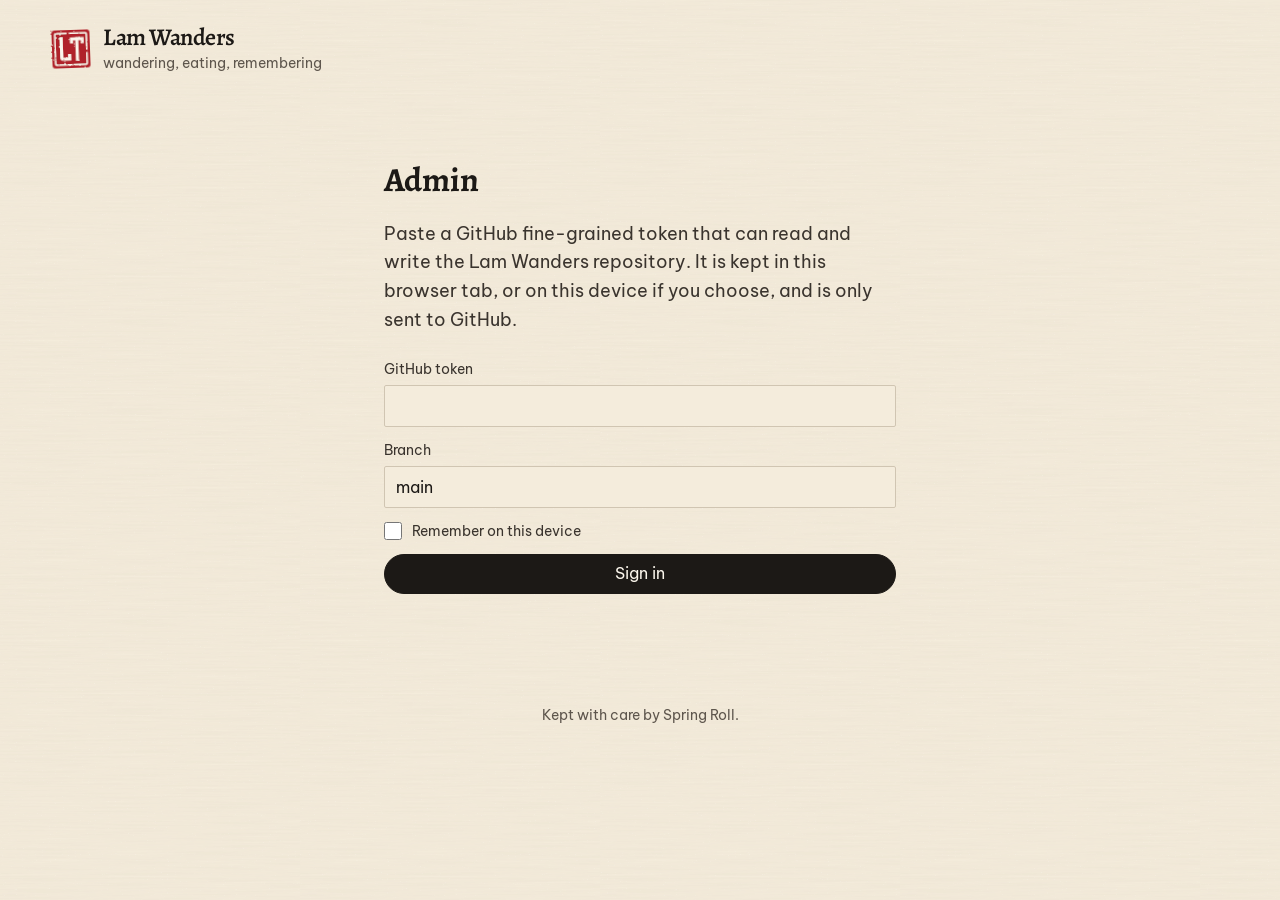
==== commit d9fbce4a: "Update the site tagline to wandering, eating, remembering" ====
--- a/admin/index.html
+++ b/admin/index.html
@@ -38,7 +38,7 @@
         <span class="seal" aria-hidden="true"><svg viewBox="0 0 40 40"><use href="#seal-lt"/></svg></span>
         <span class="brand-text">
           <span class="title">Lam Wanders</span>
-          <span class="tagline">a travel diary kept for the memories</span>
+          <span class="tagline">wandering, eating, remembering</span>
         </span>
       </a>
       <div class="admin-actions" id="signed-in-actions" hidden>
